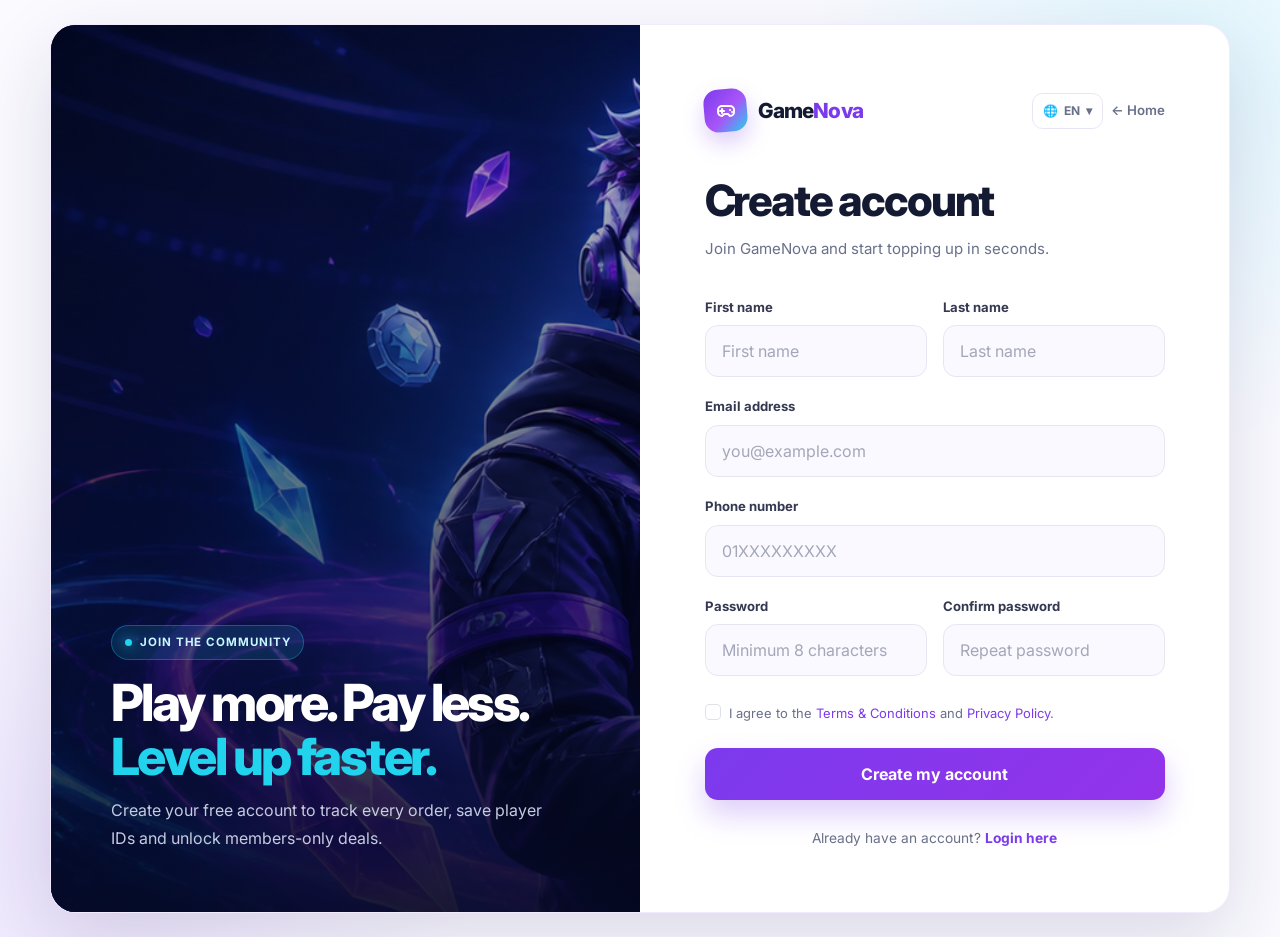
==== register.html @ 319bb79d "first commit" ====
<!doctype html>
<html lang="en">
<head>
  <meta charset="utf-8">
  <meta name="viewport" content="width=device-width, initial-scale=1">
  <meta name="description" content="Create a new GameNova account.">
  <title>Register — GameNova</title>
  <link rel="preconnect" href="https://fonts.googleapis.com">
  <link rel="preconnect" href="https://fonts.gstatic.com" crossorigin>
  <link href="https://fonts.googleapis.com/css2?family=Inter:wght@400;500;600;700;800&amp;family=Noto+Sans+Bengali:wght@400;500;600;700;800&amp;display=swap" rel="stylesheet">
  <link href="https://cdn.jsdelivr.net/npm/bootstrap@5.3.3/dist/css/bootstrap.min.css" rel="stylesheet">
  <link href="auth.css" rel="stylesheet">
  <script src="language.js" defer></script>
</head>
<body class="d-flex align-items-center justify-content-center py-lg-4">
  <main class="auth-shell fade-up">
    <div class="row g-0 h-100">
      <section class="col-lg-6 auth-visual d-none d-lg-block" aria-labelledby="visual-title">
        <div class="auth-visual-content">
          <span class="visual-badge">Join the community</span>
          <h2 class="visual-title" id="visual-title">Play more. Pay less. <span>Level up faster.</span></h2>
          <p class="visual-copy">Create your free account to track every order, save player IDs and unlock members-only deals.</p>
        </div>
      </section>

      <section class="col-lg-6 auth-panel d-flex flex-column justify-content-center" aria-labelledby="register-title">
        <div class="d-flex align-items-center justify-content-between gap-3">
          <a class="brand" href="index.html" aria-label="GameNova home">
            <span class="brand-mark" aria-hidden="true">
              <svg width="24" height="24" viewBox="0 0 24 24" fill="none">
                <path d="M8 7h8a4 4 0 0 1 4 4v2a4 4 0 0 1-4 4l-2.2-2h-3.6L8 17a4 4 0 0 1-4-4v-2a4 4 0 0 1 4-4Z" stroke="currentColor" stroke-width="2"/>
                <path d="M8 10v4M6 12h4M16 11h.01M18 13h.01" stroke="currentColor" stroke-width="2" stroke-linecap="round"/>
              </svg>
            </span>
            <span>Game<span class="brand-accent">Nova</span></span>
          </a>
          <div class="d-flex align-items-center gap-2">
            <details class="page-language">
              <summary aria-label="Choose language"><span aria-hidden="true">🌐</span><span class="language-label">EN</span></summary>
              <div class="language-options">
                <a class="language-option active" href="#" lang="en">English</a>
                <a class="language-option" href="#" lang="bn">বাংলা</a>
              </div>
            </details>
            <a class="back-link" href="index.html">← Home</a>
          </div>
        </div>

        <div class="mx-auto w-100" style="max-width: 460px;">
          <h1 class="auth-heading" id="register-title">Create account</h1>
          <p class="auth-subtitle">Join GameNova and start topping up in seconds.</p>

          <form action="#" method="post">
            <div class="row g-3">
              <div class="col-sm-6">
                <label class="form-label" for="first-name">First name</label>
                <input class="form-control" id="first-name" name="first_name" type="text" placeholder="First name" autocomplete="given-name" required>
              </div>
              <div class="col-sm-6">
                <label class="form-label" for="last-name">Last name</label>
                <input class="form-control" id="last-name" name="last_name" type="text" placeholder="Last name" autocomplete="family-name" required>
              </div>
              <div class="col-12">
                <label class="form-label" for="register-email">Email address</label>
                <input class="form-control" id="register-email" name="email" type="email" placeholder="you@example.com" autocomplete="email" required>
              </div>
              <div class="col-12">
                <label class="form-label" for="register-phone">Phone number</label>
                <input class="form-control" id="register-phone" name="phone" type="tel" placeholder="01XXXXXXXXX" autocomplete="tel" pattern="01[3-9][0-9]{8}" required>
              </div>
              <div class="col-sm-6">
                <label class="form-label" for="register-password">Password</label>
                <input class="form-control" id="register-password" name="password" type="password" placeholder="Minimum 8 characters" autocomplete="new-password" minlength="8" required>
              </div>
              <div class="col-sm-6">
                <label class="form-label" for="confirm-password">Confirm password</label>
                <input class="form-control" id="confirm-password" name="confirm_password" type="password" placeholder="Repeat password" autocomplete="new-password" minlength="8" required>
              </div>
            </div>

            <div class="form-check my-4">
              <input class="form-check-input" id="agree-terms" name="terms" type="checkbox" required>
              <label class="form-check-label" for="agree-terms">I agree to the <a href="#">Terms &amp; Conditions</a> and <a href="#">Privacy Policy</a>.</label>
            </div>

            <button class="btn auth-btn w-100" type="submit">Create my account</button>
          </form>

          <p class="switch-copy">Already have an account? <a href="login.html">Login here</a></p>
        </div>
      </section>
    </div>
  </main>
</body>
</html>
---- auth.css ----
:root {
  --primary: #7c3aed;
  --primary-dark: #5b21b6;
  --cyan: #22d3ee;
  --navy: #0b1026;
  --ink: #151a33;
  --muted: #69708a;
  --surface: #f5f3ff;
  --line: #e8e5f3;
}

* { box-sizing: border-box; }

body {
  min-height: 100vh;
  margin: 0;
  color: var(--ink);
  font-family: "Inter", "Noto Sans Bengali", sans-serif;
  background:
    radial-gradient(circle at 92% 8%, rgba(34, 211, 238, 0.12), transparent 23rem),
    radial-gradient(circle at 5% 90%, rgba(124, 58, 237, 0.11), transparent 26rem),
    #fafaff;
}

a { color: var(--primary); text-decoration: none; }
a:hover { color: var(--primary-dark); }

.auth-shell {
  width: min(1180px, calc(100% - 2rem));
  min-height: 700px;
  overflow: hidden;
  background: #fff;
  border: 1px solid rgba(124, 58, 237, 0.1);
  border-radius: 1.6rem;
  box-shadow: 0 1.8rem 5rem rgba(39, 28, 83, 0.14);
}

.auth-visual {
  position: relative;
  isolation: isolate;
  min-height: 700px;
  overflow: hidden;
  background: var(--navy) url("assets/gaming-hero.png") 64% center / cover no-repeat;
}

.auth-visual::before {
  position: absolute;
  inset: 0;
  z-index: -1;
  background: linear-gradient(180deg, rgba(4, 8, 31, 0.15), rgba(4, 8, 31, 0.9));
  content: "";
}

.auth-visual-content {
  position: absolute;
  right: 0;
  bottom: 0;
  left: 0;
  padding: clamp(2rem, 5vw, 3.75rem);
}

.visual-badge {
  display: inline-flex;
  align-items: center;
  gap: 0.5rem;
  padding: 0.48rem 0.8rem;
  color: #c7f8ff;
  font-size: 0.72rem;
  font-weight: 700;
  letter-spacing: 0.08em;
  text-transform: uppercase;
  background: rgba(34, 211, 238, 0.12);
  border: 1px solid rgba(34, 211, 238, 0.3);
  border-radius: 999px;
}

.visual-badge::before {
  width: 0.45rem;
  height: 0.45rem;
  background: var(--cyan);
  border-radius: 50%;
  box-shadow: 0 0 0.8rem var(--cyan);
  content: "";
}

.visual-title {
  max-width: 470px;
  margin: 1rem 0 0.8rem;
  color: #fff;
  font-size: clamp(2rem, 4vw, 3.35rem);
  font-weight: 800;
  line-height: 1.05;
  letter-spacing: -0.05em;
}

.visual-title span { color: var(--cyan); }

.visual-copy {
  max-width: 440px;
  margin: 0;
  color: #c6cbe1;
  line-height: 1.75;
}

.auth-panel {
  min-height: 700px;
  padding: clamp(2rem, 5vw, 4.5rem);
}

.brand {
  display: inline-flex;
  align-items: center;
  gap: 0.65rem;
  color: var(--ink);
  font-size: 1.3rem;
  font-weight: 800;
  letter-spacing: -0.04em;
}

.brand:hover { color: var(--ink); }

.brand-mark {
  display: grid;
  width: 2.7rem;
  height: 2.7rem;
  color: #fff;
  background: linear-gradient(135deg, var(--primary), #a855f7 55%, var(--cyan));
  border-radius: 0.9rem;
  box-shadow: 0 0.65rem 1.3rem rgba(124, 58, 237, 0.25);
  place-items: center;
  transform: rotate(-5deg);
}

.brand-mark svg { transform: rotate(5deg); }
.brand-accent { color: var(--primary); }

.back-link {
  display: inline-flex;
  align-items: center;
  gap: 0.4rem;
  color: var(--muted);
  font-size: 0.83rem;
  font-weight: 600;
}

.back-link:hover { color: var(--primary); }

.page-language { position: relative; }

.page-language summary {
  display: inline-flex;
  align-items: center;
  gap: 0.35rem;
  padding: 0.5rem 0.65rem;
  color: var(--muted);
  font-size: 0.75rem;
  font-weight: 700;
  background: #fff;
  border: 1px solid var(--line);
  border-radius: 0.65rem;
  cursor: pointer;
  list-style: none;
}

.page-language summary::-webkit-details-marker { display: none; }
.page-language summary::after { content: "▾"; }

.page-language .language-options {
  position: absolute;
  top: calc(100% + 0.5rem);
  right: 0;
  z-index: 5;
  width: 145px;
  padding: 0.35rem;
  background: #fff;
  border: 1px solid var(--line);
  border-radius: 0.7rem;
  box-shadow: 0 0.9rem 2rem rgba(42, 31, 86, 0.14);
}

.page-language .language-option {
  display: flex;
  justify-content: space-between;
  padding: 0.6rem 0.7rem;
  color: var(--muted);
  font-size: 0.78rem;
  font-weight: 600;
  border-radius: 0.5rem;
}

.page-language .language-option:hover,
.page-language .language-option.active { color: var(--primary); background: var(--surface); }
.page-language .language-option.active::after { content: "✓"; }

.auth-heading {
  margin: 2.7rem 0 0.6rem;
  font-size: clamp(2rem, 4vw, 2.7rem);
  font-weight: 800;
  letter-spacing: -0.05em;
}

.auth-subtitle {
  margin-bottom: 2rem;
  color: var(--muted);
  font-size: 0.94rem;
  line-height: 1.65;
}

.form-label {
  margin-bottom: 0.5rem;
  color: #343951;
  font-size: 0.82rem;
  font-weight: 700;
}

.form-control {
  min-height: 52px;
  padding: 0.8rem 1rem;
  color: var(--ink);
  background: #faf9ff;
  border: 1px solid var(--line);
  border-radius: 0.8rem;
  box-shadow: none;
}

.form-control::placeholder { color: #a3a7b8; }

.form-control:focus {
  background: #fff;
  border-color: rgba(124, 58, 237, 0.55);
  box-shadow: 0 0 0 0.25rem rgba(124, 58, 237, 0.09);
}

.form-check-input:checked {
  background-color: var(--primary);
  border-color: var(--primary);
}

.form-check-label,
.helper-link {
  color: var(--muted);
  font-size: 0.81rem;
}

.helper-link { color: var(--primary); font-weight: 700; }

.auth-btn {
  min-height: 52px;
  color: #fff;
  font-weight: 700;
  background: linear-gradient(135deg, var(--primary), #9333ea);
  border: 0;
  border-radius: 0.8rem;
  box-shadow: 0 0.9rem 1.8rem rgba(124, 58, 237, 0.25);
  transition: transform 200ms ease, box-shadow 200ms ease;
}

.auth-btn:hover {
  color: #fff;
  transform: translateY(-2px);
  box-shadow: 0 1.1rem 2.2rem rgba(124, 58, 237, 0.35);
}

.divider {
  display: flex;
  align-items: center;
  gap: 0.9rem;
  margin: 1.6rem 0;
  color: #9a9eb1;
  font-size: 0.75rem;
}

.divider::before,
.divider::after {
  flex: 1;
  height: 1px;
  background: var(--line);
  content: "";
}

.social-btn {
  display: flex;
  align-items: center;
  justify-content: center;
  gap: 0.7rem;
  min-height: 48px;
  color: #3e435a;
  font-size: 0.85rem;
  font-weight: 700;
  background: #fff;
  border: 1px solid var(--line);
  border-radius: 0.75rem;
  transition: border-color 180ms ease, background 180ms ease;
}

.social-btn:hover {
  color: var(--primary);
  background: var(--surface);
  border-color: rgba(124, 58, 237, 0.25);
}

.switch-copy {
  margin: 1.7rem 0 0;
  color: var(--muted);
  font-size: 0.86rem;
  text-align: center;
}

.switch-copy a { font-weight: 700; }

.fade-up { animation: fadeUp 650ms cubic-bezier(0.22, 1, 0.36, 1) both; }

@keyframes fadeUp {
  from { opacity: 0; transform: translateY(20px); }
  to { opacity: 1; transform: translateY(0); }
}

@media (max-width: 991.98px) {
  .auth-shell { min-height: auto; }
  .auth-panel { min-height: auto; }
}

@media (max-width: 575.98px) {
  .auth-shell {
    width: 100%;
    min-height: 100vh;
    border: 0;
    border-radius: 0;
    box-shadow: none;
  }

  .auth-panel { padding: 1.5rem; }
  .auth-heading { margin-top: 2.2rem; }
  .page-language .language-label { display: none; }
}

@media (prefers-reduced-motion: reduce) {
  *, *::before, *::after {
    animation-duration: 0.01ms !important;
    animation-iteration-count: 1 !important;
    transition-duration: 0.01ms !important;
  }
}
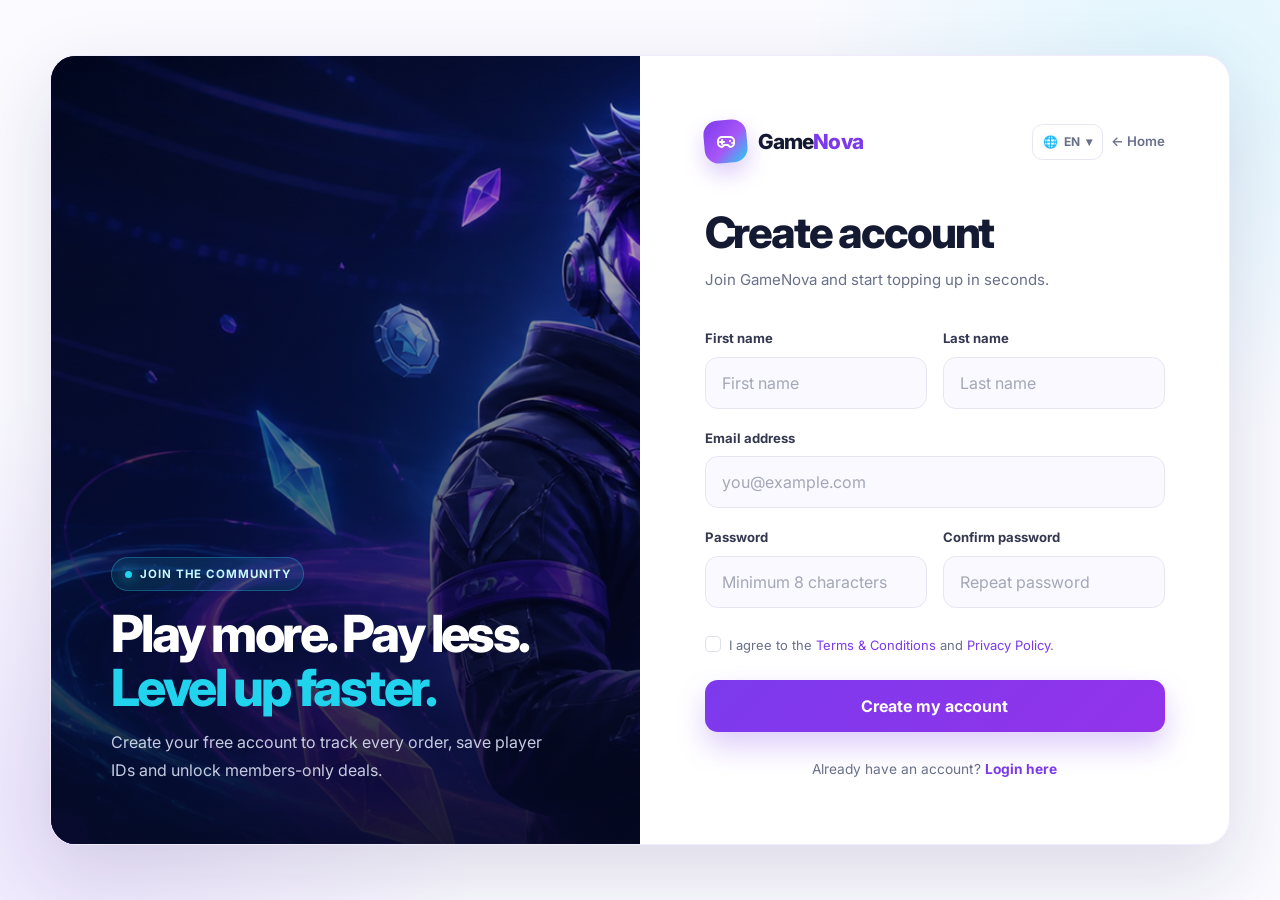
==== commit 933b4694: "Remove phone from static registration page" ====
--- a/register.html
+++ b/register.html
@@ -64,10 +64,6 @@
                 <label class="form-label" for="register-email">Email address</label>
                 <input class="form-control" id="register-email" name="email" type="email" placeholder="you@example.com" autocomplete="email" required>
               </div>
-              <div class="col-12">
-                <label class="form-label" for="register-phone">Phone number</label>
-                <input class="form-control" id="register-phone" name="phone" type="tel" placeholder="01XXXXXXXXX" autocomplete="tel" pattern="01[3-9][0-9]{8}" required>
-              </div>
               <div class="col-sm-6">
                 <label class="form-label" for="register-password">Password</label>
                 <input class="form-control" id="register-password" name="password" type="password" placeholder="Minimum 8 characters" autocomplete="new-password" minlength="8" required>
